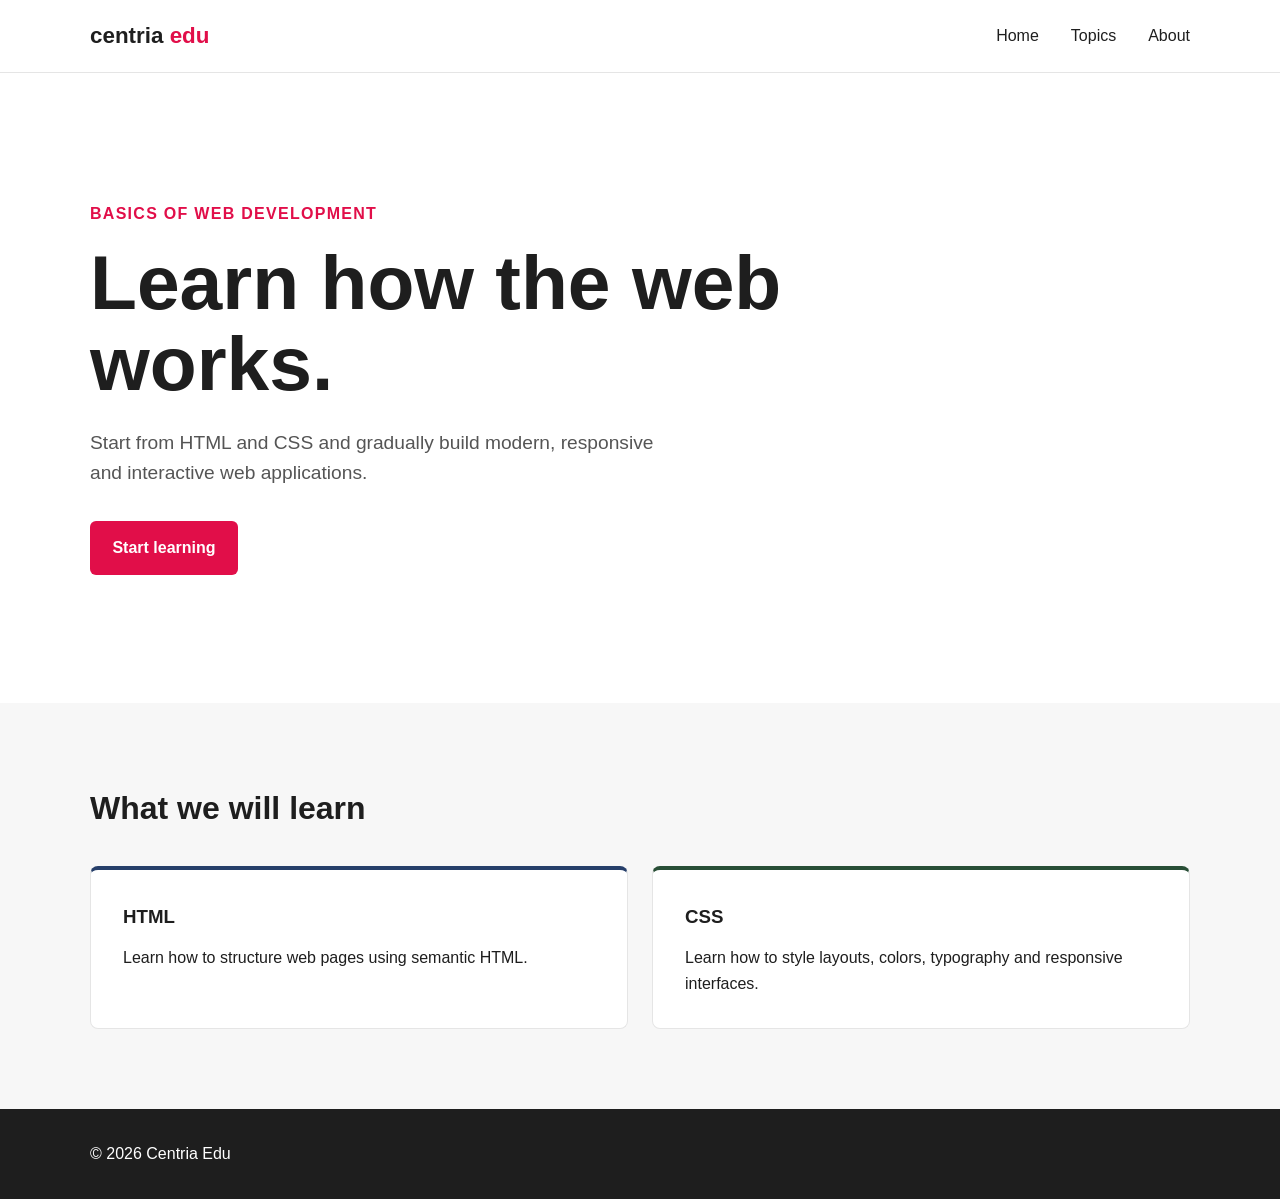
==== s3/index.html @ e829bce4 "new s3 file and index" ====
<!--
    Centria Edu - Basics of Web Development

    Original author: Ville Heikkiniemi
    Modified by: Student Name
    Last modified: 2026-08-21

    Based on the original course template.
-->

<!DOCTYPE html>
<html lang="en">
<head>
    <meta charset="UTF-8">
    <meta name="viewport" content="width=device-width, initial-scale=1.0">
    <meta name="author" content="Ville Heikkiniemi">
    <link rel="icon" href="favicon.ico">

    <title>Centria Edu | Basics of Web Development</title>

    <style>
        :root {
            --primary: #e10e49;
            --light: #ffffff;
            --dark: #1e1e1e;
            --blue: #263f6a;
            --green: #284e36;
            --orange: #e37222;
            --rose: #c24d52;
        }

        * {
            box-sizing: border-box;
            margin: 0;
            padding: 0;
        }

        body {
            font-family: Arial, Helvetica, sans-serif;
            background-color: var(--light);
            color: var(--dark);
            line-height: 1.6;
        }

        header {
            border-bottom: 1px solid #e5e5e5;
        }

        .container {
            width: min(1100px, 90%);
            margin: 0 auto;
        }

        nav {
            min-height: 72px;
            display: flex;
            justify-content: space-between;
            align-items: center;
        }

        .logo {
            font-size: 1.4rem;
            font-weight: bold;
            color: var(--dark);
        }

        .logo span {
            color: var(--primary);
        }

        nav ul {
            display: flex;
            gap: 2rem;
            list-style: none;
        }

        nav a {
            color: var(--dark);
            text-decoration: none;
        }

        nav a:hover {
            color: var(--primary);
        }

        .hero {
            min-height: 70vh;
            display: flex;
            align-items: center;
        }

        .hero-content {
            max-width: 700px;
        }

        .label {
            display: inline-block;
            margin-bottom: 1rem;
            color: var(--primary);
            font-weight: bold;
            text-transform: uppercase;
            letter-spacing: 0.08rem;
        }

        h1 {
            margin-bottom: 1.5rem;
            font-size: clamp(2.5rem, 6vw, 5rem);
            line-height: 1.05;
        }

        .hero p {
            max-width: 600px;
            margin-bottom: 2rem;
            font-size: 1.2rem;
            color: #555;
        }

        .button {
            display: inline-block;
            padding: 0.9rem 1.4rem;
            background-color: var(--primary);
            color: var(--light);
            text-decoration: none;
            border-radius: 6px;
            font-weight: bold;
        }

        .button:hover {
            background-color: var(--rose);
        }

        .topics {
            padding: 5rem 0;
            background-color: #f7f7f7;
        }

        .topics h2 {
            margin-bottom: 2rem;
            font-size: 2rem;
        }

        .cards {
            display: grid;
            grid-template-columns: repeat(2, 1fr);
            gap: 1.5rem;
        }

        .card {
            padding: 2rem;
            background-color: var(--light);
            border: 1px solid #e5e5e5;
            border-radius: 8px;
        }

        .card h3 {
            margin-bottom: 0.8rem;
        }

        .card:nth-child(1) {
            border-top: 4px solid var(--blue);
        }

        .card:nth-child(2) {
            border-top: 4px solid var(--green);
        }

        .card:nth-child(3) {
            border-top: 4px solid var(--orange);
        }

        footer {
            padding: 2rem 0;
            background-color: var(--dark);
            color: var(--light);
        }

        @media (max-width: 700px) {
            nav ul {
                display: none;
            }

            .cards {
                grid-template-columns: 1fr;
            }

            .hero {
                min-height: 60vh;
            }
        }
    </style>
</head>

<body>

    <header>
        <div class="container">
            <nav>
                <div class="logo">
                    centria <span>edu</span>
                </div>

                <ul>
                    <li><a href="#">Home</a></li>
                    <li><a href="#topics">Topics</a></li>
                    <li><a href="#">About</a></li>
                </ul>
            </nav>
        </div>
    </header>

    <main>

        <section class="hero">
            <div class="container">
                <div class="hero-content">

                    <span class="label">Basics of Web Development</span>

                    <h1>
                        Learn how the web works.
                    </h1>

                    <p>
                        Start from HTML and CSS and gradually build modern,
                        responsive and interactive web applications.
                    </p>

                    <a href="#topics" class="button">
                        Start learning
                    </a>

                </div>
            </div>
        </section>

        <section class="topics" id="topics">
            <div class="container">

                <h2>What we will learn</h2>

                <div class="cards">

                    <article class="card">
                        <h3>HTML</h3>
                        <p>
                            Learn how to structure web pages using semantic HTML.
                        </p>
                    </article>

                    <article class="card">
                        <h3>CSS</h3>
                        <p>
                            Learn how to style layouts, colors, typography and
                            responsive interfaces.
                        </p>
                    </article>

                </div>
            </div>
        </section>

    </main>

    <footer>
        <div class="container">
            <p>&copy; 2026 Centria Edu</p>
        </div>
    </footer>

</body>
</html>
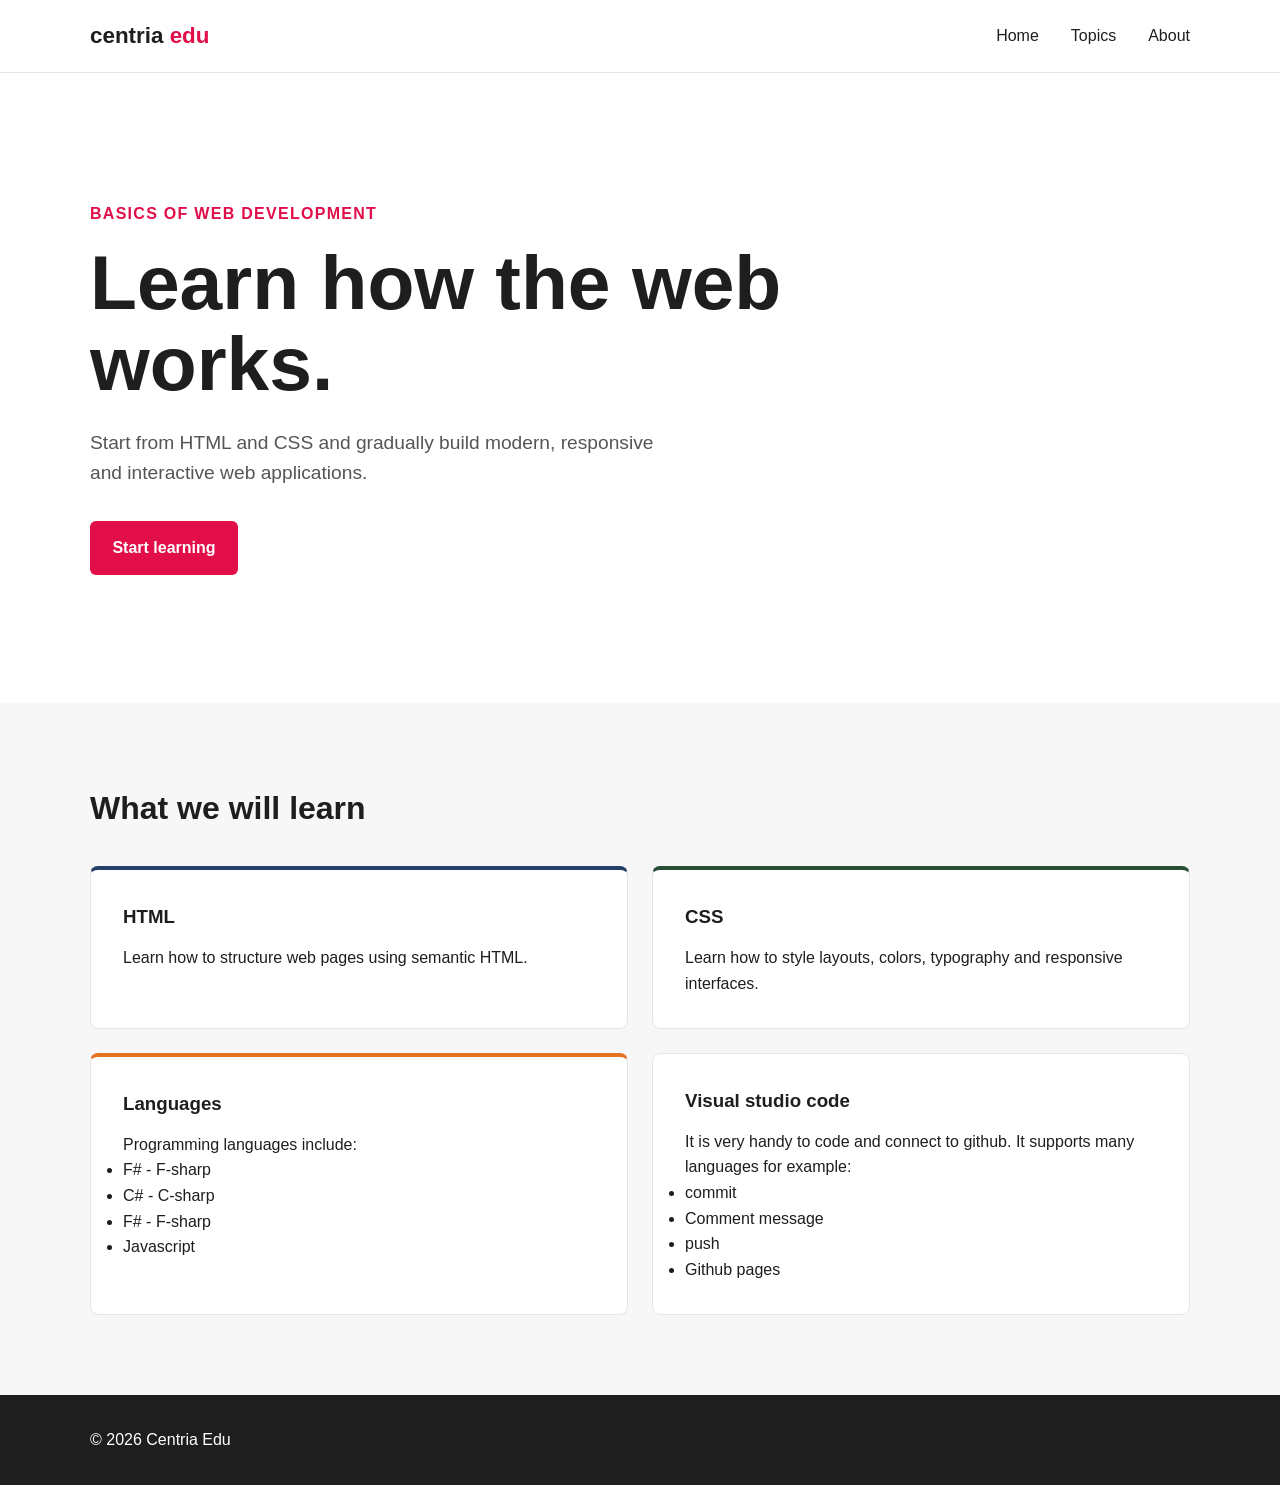
==== commit a6533584: "ul, li, editing html" ====
--- a/s3/index.html
+++ b/s3/index.html
@@ -16,179 +16,9 @@
     <meta name="viewport" content="width=device-width, initial-scale=1.0">
     <meta name="author" content="Ville Heikkiniemi">
     <link rel="icon" href="favicon.ico">
-
+    <link rel="stylesheet" href="style.css">
     <title>Centria Edu | Basics of Web Development</title>
 
-    <style>
-        :root {
-            --primary: #e10e49;
-            --light: #ffffff;
-            --dark: #1e1e1e;
-            --blue: #263f6a;
-            --green: #284e36;
-            --orange: #e37222;
-            --rose: #c24d52;
-        }
-
-        * {
-            box-sizing: border-box;
-            margin: 0;
-            padding: 0;
-        }
-
-        body {
-            font-family: Arial, Helvetica, sans-serif;
-            background-color: var(--light);
-            color: var(--dark);
-            line-height: 1.6;
-        }
-
-        header {
-            border-bottom: 1px solid #e5e5e5;
-        }
-
-        .container {
-            width: min(1100px, 90%);
-            margin: 0 auto;
-        }
-
-        nav {
-            min-height: 72px;
-            display: flex;
-            justify-content: space-between;
-            align-items: center;
-        }
-
-        .logo {
-            font-size: 1.4rem;
-            font-weight: bold;
-            color: var(--dark);
-        }
-
-        .logo span {
-            color: var(--primary);
-        }
-
-        nav ul {
-            display: flex;
-            gap: 2rem;
-            list-style: none;
-        }
-
-        nav a {
-            color: var(--dark);
-            text-decoration: none;
-        }
-
-        nav a:hover {
-            color: var(--primary);
-        }
-
-        .hero {
-            min-height: 70vh;
-            display: flex;
-            align-items: center;
-        }
-
-        .hero-content {
-            max-width: 700px;
-        }
-
-        .label {
-            display: inline-block;
-            margin-bottom: 1rem;
-            color: var(--primary);
-            font-weight: bold;
-            text-transform: uppercase;
-            letter-spacing: 0.08rem;
-        }
-
-        h1 {
-            margin-bottom: 1.5rem;
-            font-size: clamp(2.5rem, 6vw, 5rem);
-            line-height: 1.05;
-        }
-
-        .hero p {
-            max-width: 600px;
-            margin-bottom: 2rem;
-            font-size: 1.2rem;
-            color: #555;
-        }
-
-        .button {
-            display: inline-block;
-            padding: 0.9rem 1.4rem;
-            background-color: var(--primary);
-            color: var(--light);
-            text-decoration: none;
-            border-radius: 6px;
-            font-weight: bold;
-        }
-
-        .button:hover {
-            background-color: var(--rose);
-        }
-
-        .topics {
-            padding: 5rem 0;
-            background-color: #f7f7f7;
-        }
-
-        .topics h2 {
-            margin-bottom: 2rem;
-            font-size: 2rem;
-        }
-
-        .cards {
-            display: grid;
-            grid-template-columns: repeat(2, 1fr);
-            gap: 1.5rem;
-        }
-
-        .card {
-            padding: 2rem;
-            background-color: var(--light);
-            border: 1px solid #e5e5e5;
-            border-radius: 8px;
-        }
-
-        .card h3 {
-            margin-bottom: 0.8rem;
-        }
-
-        .card:nth-child(1) {
-            border-top: 4px solid var(--blue);
-        }
-
-        .card:nth-child(2) {
-            border-top: 4px solid var(--green);
-        }
-
-        .card:nth-child(3) {
-            border-top: 4px solid var(--orange);
-        }
-
-        footer {
-            padding: 2rem 0;
-            background-color: var(--dark);
-            color: var(--light);
-        }
-
-        @media (max-width: 700px) {
-            nav ul {
-                display: none;
-            }
-
-            .cards {
-                grid-template-columns: 1fr;
-            }
-
-            .hero {
-                min-height: 60vh;
-            }
-        }
-    </style>
 </head>
 
 <body>
@@ -247,7 +77,6 @@
                             Learn how to structure web pages using semantic HTML.
                         </p>
                     </article>
-
                     <article class="card">
                         <h3>CSS</h3>
                         <p>
@@ -255,6 +84,35 @@
                             responsive interfaces.
                         </p>
                     </article>
+
+                    <article class="card">
+                        <h3>Languages</h3>
+                        <p>
+                             Programming languages include:
+                        </p>
+                        <ul>
+                                <li>F# - F-sharp    </li>   
+                                <li>C# - C-sharp    </li>
+                                <li>F# - F-sharp    </li>
+                                <li>Javascript      </li>
+                        </ul>
+                    </article>
+
+                    <article class="card">
+                        <h3>Visual studio code</h3>
+                        <p>
+                            It is very handy to code and connect to github. 
+                            It supports many languages for example:
+                            <ul>
+                                <li>commit    </li>   
+                                <li>Comment message   </li>
+                                <li> push    </li>
+                                <li>Github pages</li>
+                            </ul>
+                        </p>
+                    </article>
+
+
 
                 </div>
             </div>
--- a/s3/style.css
+++ b/s3/style.css
@@ -0,0 +1,168 @@
+        :root {
+            --primary: #e10e49;
+            --light: #ffffff;
+            --dark: #1e1e1e;
+            --blue: #263f6a;
+            --green: #284e36;
+            --orange: #e37222;
+            --rose: #c24d52;
+        }
+
+        * {
+            box-sizing: border-box;
+            margin: 0;
+            padding: 0;
+        }
+
+        body {
+            font-family: Arial, Helvetica, sans-serif;
+            background-color: var(--light);
+            color: var(--dark);
+            line-height: 1.6;
+        }
+
+        header {
+            border-bottom: 1px solid #e5e5e5;
+        }
+
+        .container {
+            width: min(1100px, 90%);
+            margin: 0 auto;
+        }
+
+        nav {
+            min-height: 72px;
+            display: flex;
+            justify-content: space-between;
+            align-items: center;
+        }
+
+        .logo {
+            font-size: 1.4rem;
+            font-weight: bold;
+            color: var(--dark);
+        }
+
+        .logo span {
+            color: var(--primary);
+        }
+
+        nav ul {
+            display: flex;
+            gap: 2rem;
+            list-style: none;
+        }
+
+        nav a {
+            color: var(--dark);
+            text-decoration: none;
+        }
+
+        nav a:hover {
+            color: var(--primary);
+        }
+
+        .hero {
+            min-height: 70vh;
+            display: flex;
+            align-items: center;
+        }
+
+        .hero-content {
+            max-width: 700px;
+        }
+
+        .label {
+            display: inline-block;
+            margin-bottom: 1rem;
+            color: var(--primary);
+            font-weight: bold;
+            text-transform: uppercase;
+            letter-spacing: 0.08rem;
+        }
+
+        h1 {
+            margin-bottom: 1.5rem;
+            font-size: clamp(2.5rem, 6vw, 5rem);
+            line-height: 1.05;
+        }
+
+        .hero p {
+            max-width: 600px;
+            margin-bottom: 2rem;
+            font-size: 1.2rem;
+            color: #555;
+        }
+
+        .button {
+            display: inline-block;
+            padding: 0.9rem 1.4rem;
+            background-color: var(--primary);
+            color: var(--light);
+            text-decoration: none;
+            border-radius: 6px;
+            font-weight: bold;
+        }
+
+        .button:hover {
+            background-color: var(--rose);
+        }
+
+        .topics {
+            padding: 5rem 0;
+            background-color: #f7f7f7;
+        }
+
+        .topics h2 {
+            margin-bottom: 2rem;
+            font-size: 2rem;
+        }
+
+        .cards {
+            display: grid;
+            grid-template-columns: repeat(2, 1fr);
+            gap: 1.5rem;
+        }
+
+        .card {
+            padding: 2rem;
+            background-color: var(--light);
+            border: 1px solid #e5e5e5;
+            border-radius: 8px;
+        }
+
+        .card h3 {
+            margin-bottom: 0.8rem;
+        }
+
+        .card:nth-child(1) {
+            border-top: 4px solid var(--blue);
+        }
+
+        .card:nth-child(2) {
+            border-top: 4px solid var(--green);
+        }
+
+        .card:nth-child(3) {
+            border-top: 4px solid var(--orange);
+        }
+
+        footer {
+            padding: 2rem 0;
+            background-color: var(--dark);
+            color: var(--light);
+        }
+
+        @media (max-width: 700px) {
+            nav ul {
+                display: none;
+            }
+
+            .cards {
+                grid-template-columns: 1fr;
+            }
+
+            .hero {
+                min-height: 60vh;
+            }
+        }
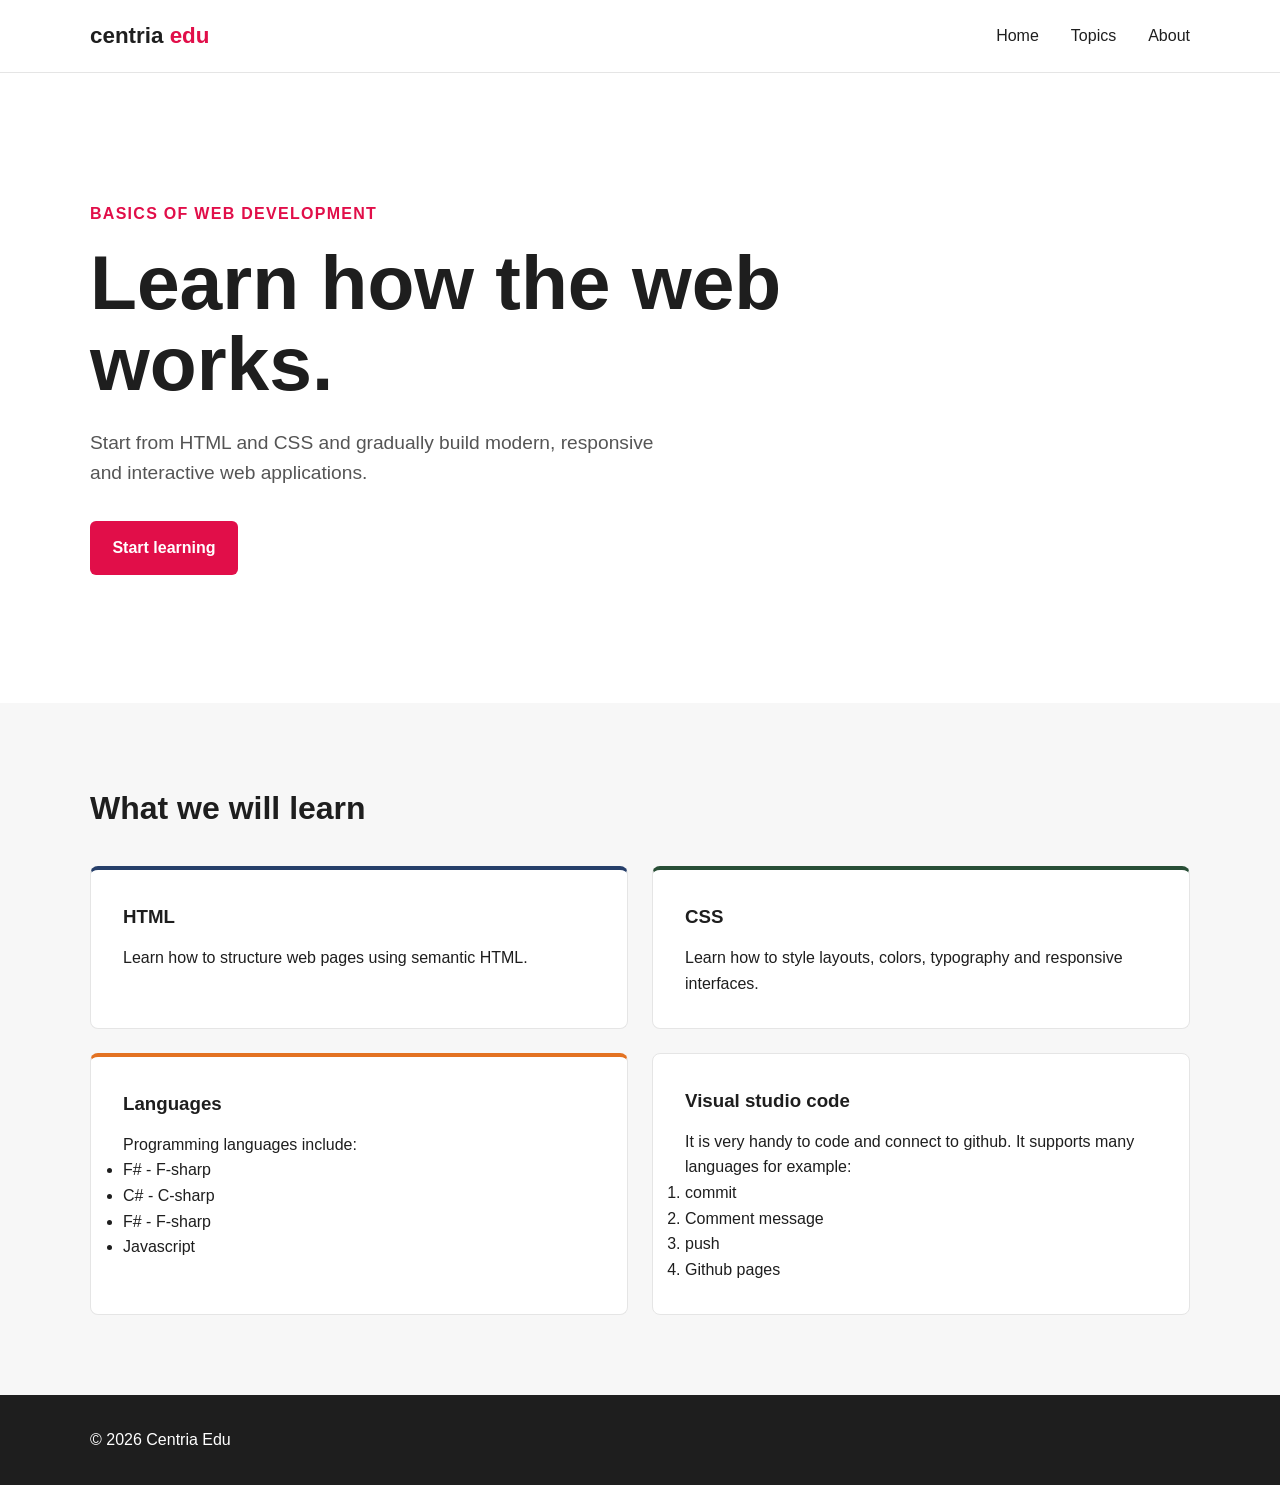
==== commit 80236f6f: "ol added" ====
--- a/s3/index.html
+++ b/s3/index.html
@@ -103,12 +103,12 @@
                         <p>
                             It is very handy to code and connect to github. 
                             It supports many languages for example:
-                            <ul>
+                            <ol>
                                 <li>commit    </li>   
                                 <li>Comment message   </li>
                                 <li> push    </li>
                                 <li>Github pages</li>
-                            </ul>
+                            </ol>
                         </p>
                     </article>
 
